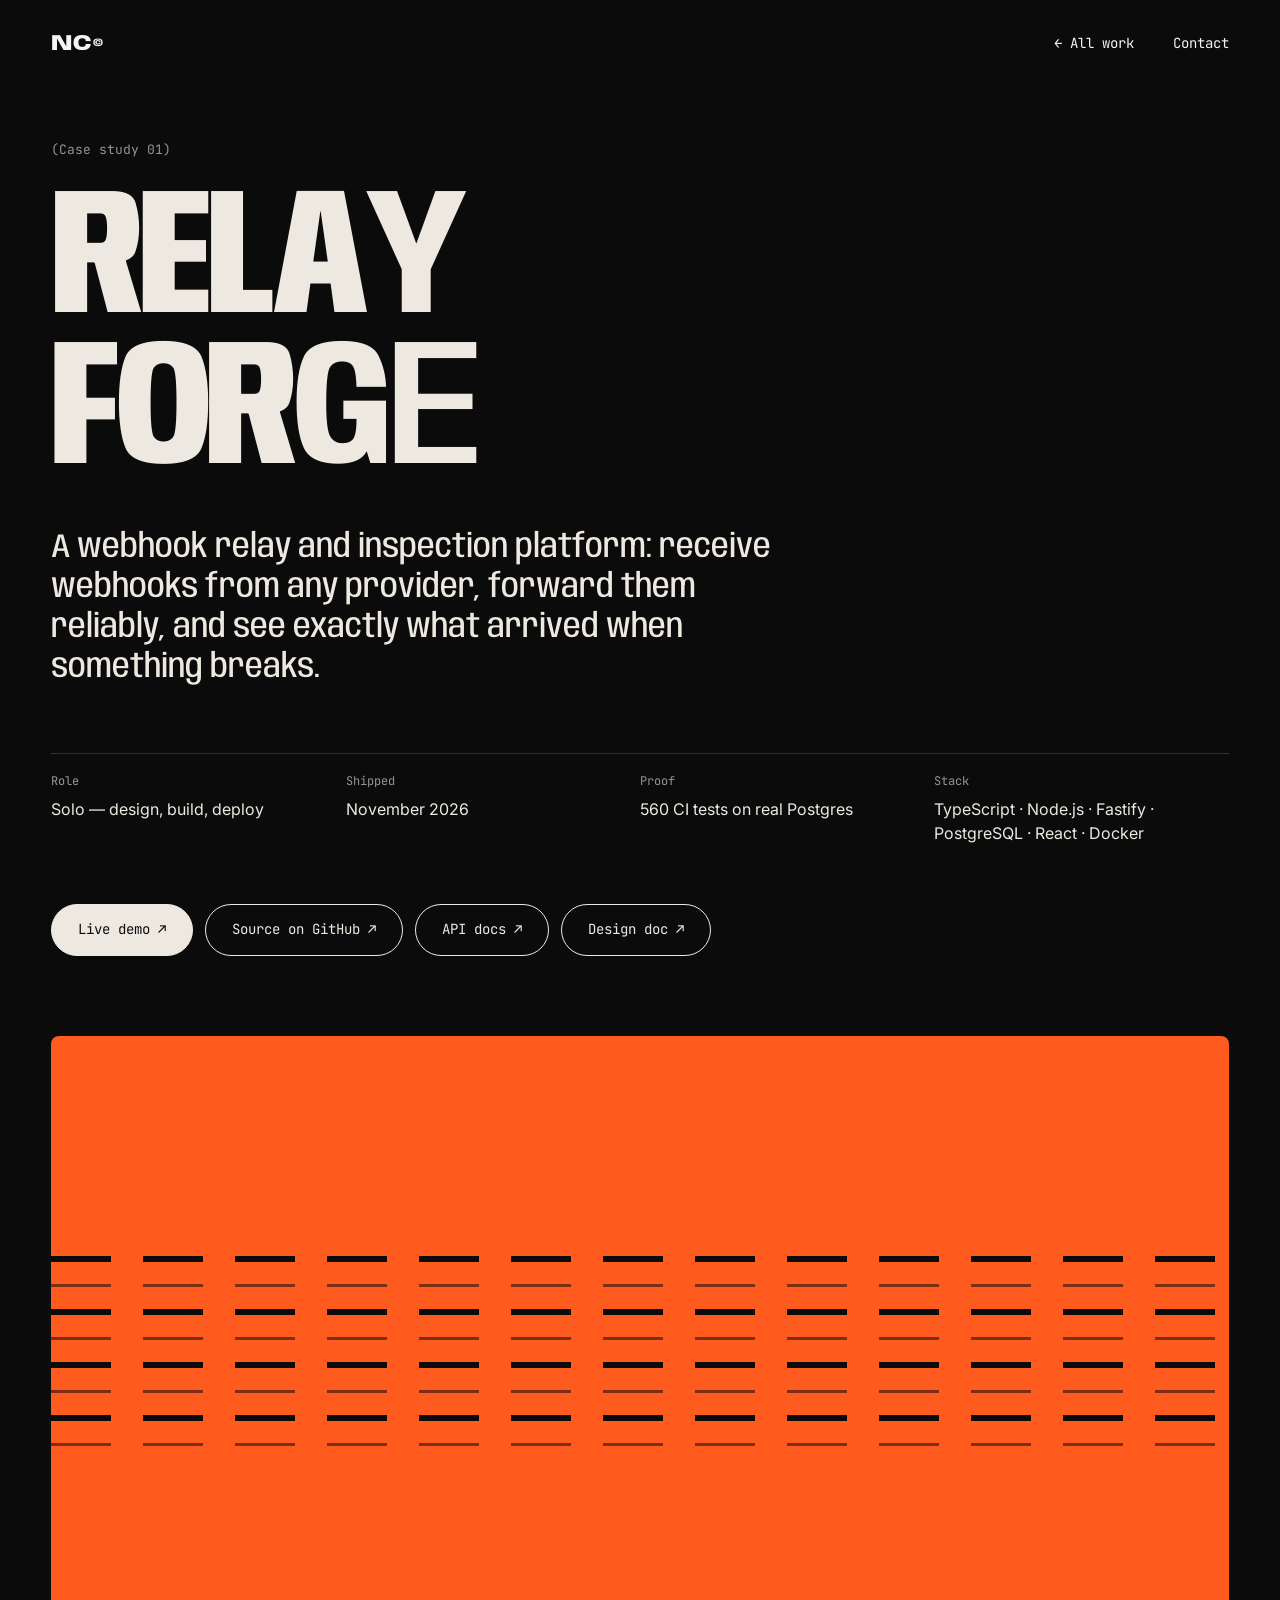
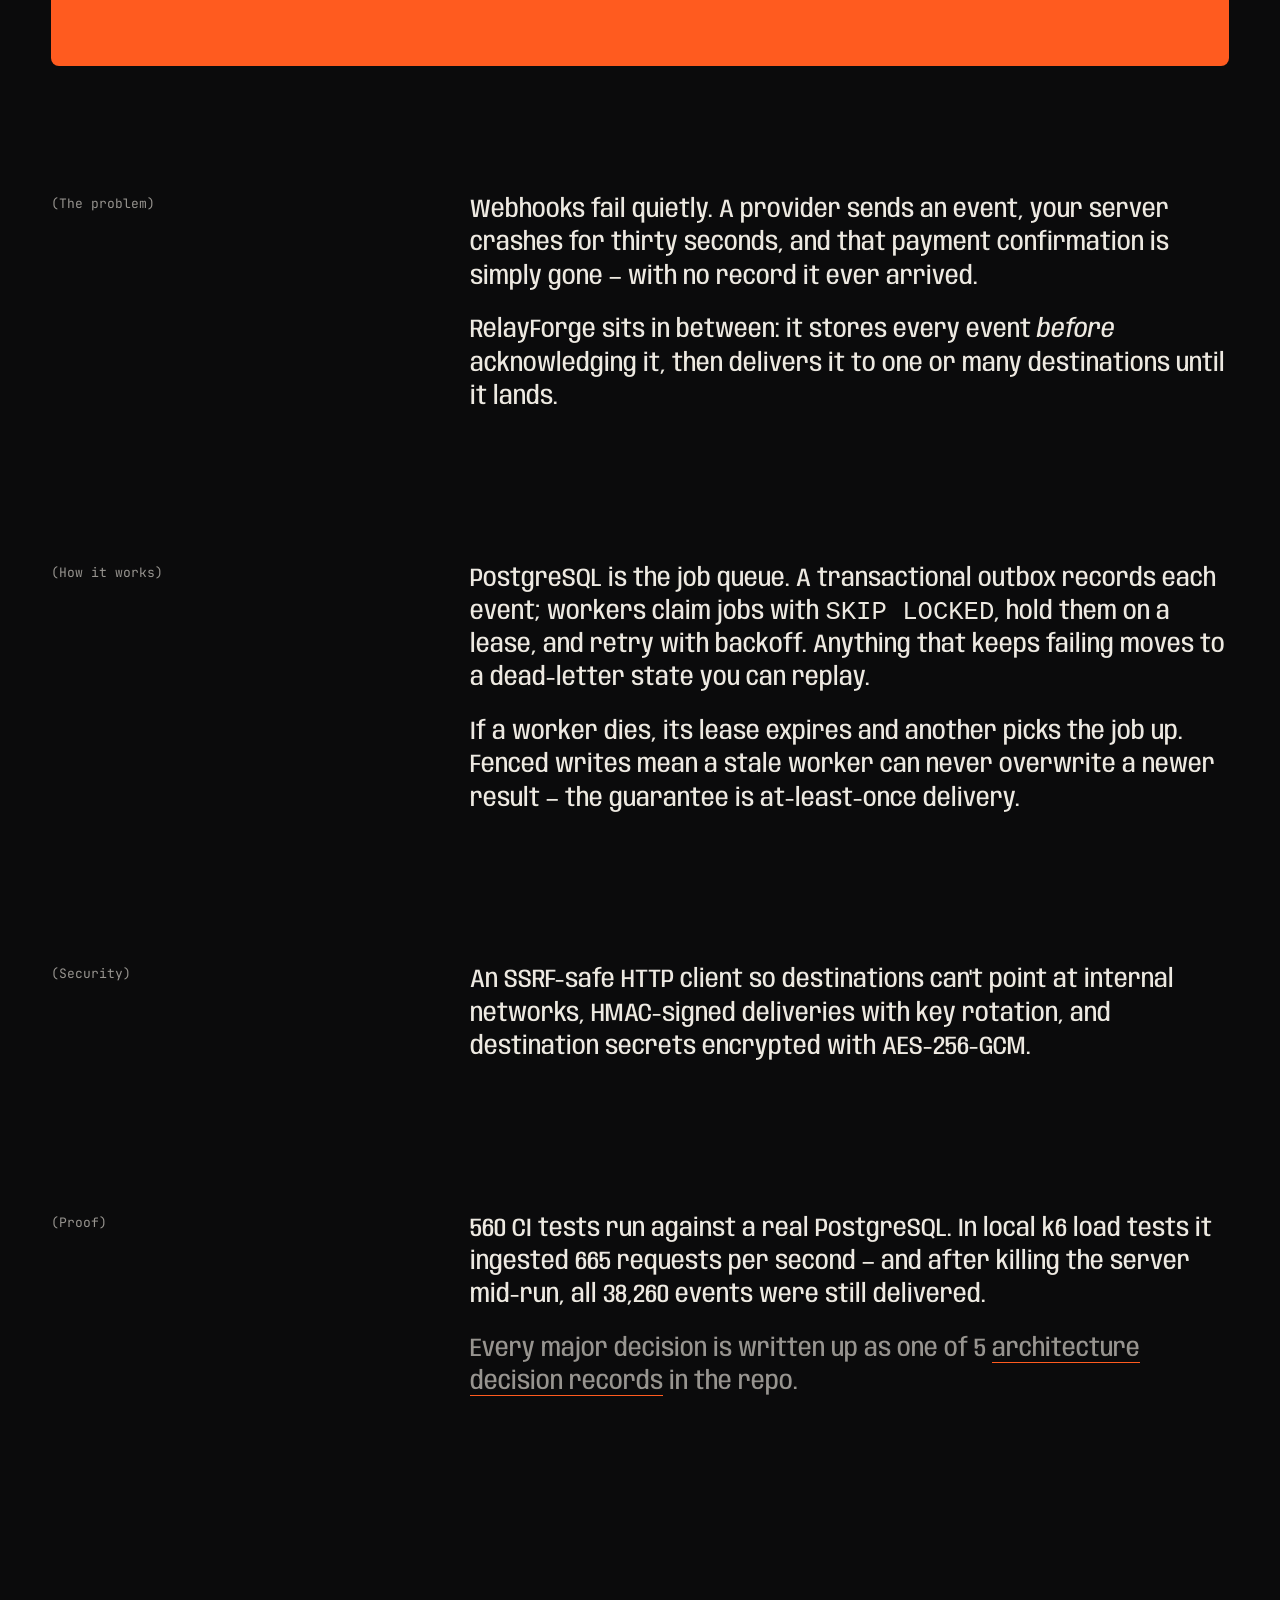
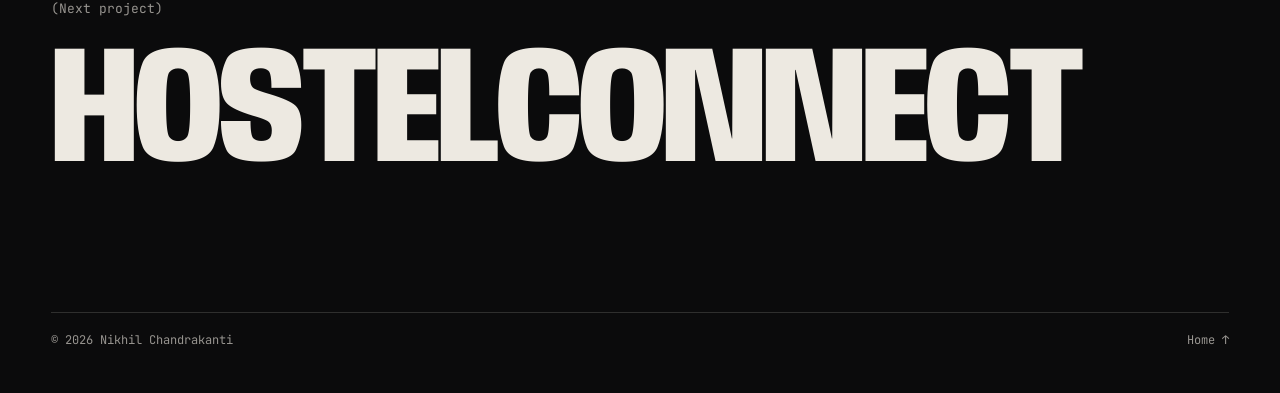
==== relayforge.html @ cb403612 "Portfolio v3: creative editorial site" ====
<!DOCTYPE html>
<html lang="en">
<head>
<meta charset="utf-8">
<meta name="viewport" content="width=device-width, initial-scale=1">
<title>RelayForge — Nikhil Chandrakanti</title>
<meta name="description" content="RelayForge: a webhook relay and inspection platform, deployed for ₹0/month.">
<link rel="icon" href="assets/favicon.svg" type="image/svg+xml">
<link rel="apple-touch-icon" href="assets/apple-touch-icon.png">
<meta name="theme-color" content="#0B0B0C">
<link rel="canonical" href="https://nick10-05.github.io/relayforge.html">
<meta property="og:type" content="website">
<meta property="og:site_name" content="Nikhil Chandrakanti">
<meta property="og:title" content="RelayForge — a durable webhook relay · Nikhil Chandrakanti">
<meta property="og:description" content="A webhook relay that loses nothing, even when the server crashes. Postgres-backed queue, retries, dead-letter, replay. 560 CI tests.">
<meta property="og:url" content="https://nick10-05.github.io/relayforge.html">
<meta property="og:image" content="https://nick10-05.github.io/assets/og-image.png">
<meta property="og:image:width" content="1200">
<meta property="og:image:height" content="630">
<meta name="twitter:card" content="summary_large_image">
<meta name="twitter:title" content="RelayForge — a durable webhook relay · Nikhil Chandrakanti">
<meta name="twitter:description" content="A webhook relay that loses nothing, even when the server crashes. Postgres-backed queue, retries, dead-letter, replay. 560 CI tests.">
<meta name="twitter:image" content="https://nick10-05.github.io/assets/og-image.png">
<script type="application/ld+json">{"@context":"https://schema.org","@type":"Person","name":"Nikhil Chandrakanti","jobTitle":"Software Engineer","url":"https://nick10-05.github.io/","address":{"@type":"PostalAddress","addressLocality":"Hyderabad","addressCountry":"IN"},"alumniOf":"MVSR Engineering College","sameAs":["https://github.com/nick10-05","https://www.linkedin.com/in/nnikhilc97","https://leetcode.com/u/nikku-2004"]}</script>
<link rel="preconnect" href="https://fonts.googleapis.com">
<link rel="preconnect" href="https://fonts.gstatic.com" crossorigin>
<link href="https://fonts.googleapis.com/css2?family=Anybody:wdth,wght@50..150,100..900&family=Inter:wght@400;500&family=JetBrains+Mono:wght@400;500&display=swap" rel="stylesheet">
<link rel="stylesheet" href="css/style.css">
</head>
<body>
<div class="cursor" id="cursor" aria-hidden="true"><span id="cursorLabel"></span></div>

<header class="nav">
  <a href="index.html" class="nav-logo" aria-label="Home">NC<sup>©</sup></a>
  <nav aria-label="Primary" class="nav-links">
    <a href="index.html#work" data-scramble>← All work</a>
    <a href="index.html#contact" data-scramble>Contact</a>
  </nav>
</header>

<main>
  <section class="cs" data-tone="dark">
    <p class="label">(Case study 01)</p>
    <h1 class="cs-title"><span data-kinetic>Relay</span><br><span data-kinetic>Forge</span></h1>
    <p class="cs-lede">A webhook relay and inspection platform: receive webhooks from any provider, forward them reliably, and see exactly what arrived when something breaks.</p>
    <dl class="cs-facts">
      <div><dt>Role</dt><dd>Solo — design, build, deploy</dd></div>
      <div><dt>Shipped</dt><dd>November 2026</dd></div>
      <div><dt>Proof</dt><dd>560 CI tests on real Postgres</dd></div>
      <div><dt>Stack</dt><dd>TypeScript · Node.js · Fastify · PostgreSQL · React · Docker</dd></div>
    </dl>
    <div class="cs-btns">
      <a data-href="relayforgeDemo" href="#" class="pillbtn solid">Live demo ↗</a>
      <a data-href="relayforgeRepo" href="#" class="pillbtn">Source on GitHub ↗</a>
      <a data-href="relayforgeDocs" href="#" class="pillbtn">API docs ↗</a>
      <a data-href="relayforgeDesign" href="#" class="pillbtn">Design doc ↗</a>
    </div>
  </section>

  <div class="cs-cover cover-rf" data-tone="dark" aria-hidden="true"><span></span><span></span><span></span><span></span><span></span><span></span><span></span><span></span></div>

  <section class="cs-sec" data-tone="dark">
    <h2>(The problem)</h2>
    <div class="body">
      <p>Webhooks fail quietly. A provider sends an event, your server crashes for thirty seconds, and that payment confirmation is simply gone — with no record it ever arrived.</p>
      <p>RelayForge sits in between: it stores every event <em>before</em> acknowledging it, then delivers it to one or many destinations until it lands.</p>
    </div>
  </section>

  <section class="cs-sec" data-tone="dark">
    <h2>(How it works)</h2>
    <div class="body">
      <p>PostgreSQL is the job queue. A transactional outbox records each event; workers claim jobs with <code>SKIP LOCKED</code>, hold them on a lease, and retry with backoff. Anything that keeps failing moves to a dead-letter state you can replay.</p>
      <p>If a worker dies, its lease expires and another picks the job up. Fenced writes mean a stale worker can never overwrite a newer result — the guarantee is at-least-once delivery.</p>
    </div>
  </section>

  <section class="cs-sec" data-tone="dark">
    <h2>(Security)</h2>
    <div class="body">
      <p>An SSRF-safe HTTP client so destinations can't point at internal networks, HMAC-signed deliveries with key rotation, and destination secrets encrypted with AES-256-GCM.</p>
    </div>
  </section>

  <section class="cs-sec" data-tone="dark">
    <h2>(Proof)</h2>
    <div class="body">
      <p>560 CI tests run against a real PostgreSQL. In local k6 load tests it ingested 665 requests per second — and after killing the server mid-run, all 38,260 events were still delivered.</p>
      <p style="color:var(--sub)">Every major decision is written up as one of 5 <a data-href="relayforgeAdrs" href="#" style="border-bottom:1px solid var(--acc)">architecture decision records</a> in the repo.</p>
    </div>
  </section>
</main>

<footer class="contact" data-tone="dark">
  <a href="index.html#work" data-cursor="Next" style="display:block">
    <p class="label">(Next project)</p>
    <h2 class="contact-big" style="font-size:clamp(56px,13vw,220px)"><span data-kinetic>Hostel</span><span data-kinetic>Connect</span></h2>
  </a>
  <div class="foot"><span>© 2026 Nikhil Chandrakanti</span><a href="index.html" data-scramble>Home ↑</a></div>
</footer>

<script src="js/main.js"></script>
</body>
</html>
---- css/style.css ----
/*
  VOICE   confident, playful, editorial — a studio-grade personal site
  IDEA    a living poster: type that reacts to you, a liquid form that breathes
  PICTURE raymarched iridescent blob (raw WebGL) behind giant kinetic type
  COLOUR  ink #0B0B0C ⇄ bone #EDE9E1, one hot accent #FF5B1F; the page flips tone as you scroll
  TYPE    Anybody (variable width + weight) · Inter · JetBrains Mono labels
*/
:root{
  --ink:#0B0B0C; --bone:#EDE9E1; --acc:#FF5B1F; --grey:#8A877F;
  --bg:var(--ink); --fg:var(--bone); --sub:rgba(237,233,225,.62); --rule:rgba(237,233,225,.16);
  --display:'Anybody',system-ui,sans-serif; --mono:'JetBrains Mono',ui-monospace,monospace;
  --pad:clamp(20px,4vw,56px);
  color-scheme:dark;
}
body.light{--bg:var(--bone); --fg:var(--ink); --sub:rgba(11,11,12,.6); --rule:rgba(11,11,12,.16); color-scheme:light}
*{box-sizing:border-box;min-width:0}
html{scroll-behavior:smooth}
body{margin:0;background:var(--bg);color:var(--fg);font:16px/1.55 Inter,system-ui,sans-serif;overflow-x:clip;-webkit-font-smoothing:antialiased;transition:background-color .7s cubic-bezier(.6,0,.2,1),color .7s cubic-bezier(.6,0,.2,1)}
body.loading{overflow:hidden}
a{color:inherit;text-decoration:none}
:focus-visible{outline:2px solid var(--acc);outline-offset:4px}
::selection{background:var(--acc);color:var(--ink)}
.label{margin:0 0 28px;font-family:var(--mono);font-size:13px;color:var(--sub)}
.wrap{max-width:1400px;margin:0 auto}

/* ---------- loader ---------- */
.loader{position:fixed;inset:0;z-index:200;background:var(--ink);color:var(--bone);display:flex;flex-direction:column;justify-content:space-between;padding:var(--pad);clip-path:inset(0 0 0 0);transition:clip-path 1s cubic-bezier(.8,0,.2,1)}
.loader.done{clip-path:inset(0 0 100% 0)}
.loader-name{display:flex;gap:.4em;font-family:var(--mono);font-size:14px;overflow:hidden}
.loader-name span{display:inline-block;transform:translateY(110%);animation:up .8s cubic-bezier(.2,.8,.2,1) forwards}
.loader-name span+span{animation-delay:.1s}
.loader-count{align-self:flex-end;font-family:var(--display);font-variation-settings:"wdth" 60,"wght" 800;font-size:clamp(96px,22vw,320px);line-height:.8;font-variant-numeric:tabular-nums}
@keyframes up{to{transform:none}}

/* ---------- cursor ---------- */
.cursor{position:fixed;left:0;top:0;z-index:150;width:12px;height:12px;margin:-6px 0 0 -6px;border-radius:50%;background:#fff;mix-blend-mode:difference;pointer-events:none;display:flex;align-items:center;justify-content:center;transition:width .35s cubic-bezier(.2,.8,.2,1),height .35s cubic-bezier(.2,.8,.2,1),margin .35s cubic-bezier(.2,.8,.2,1),background .3s;opacity:0}
.cursor.on{opacity:1}
.cursor.hover{width:44px;height:44px;margin:-22px 0 0 -22px}
.cursor.big{width:104px;height:104px;margin:-52px 0 0 -52px;background:var(--acc);mix-blend-mode:normal}
.cursor span{font-family:var(--mono);font-size:13px;color:var(--ink);opacity:0;transition:opacity .2s}
.cursor.big span{opacity:1}
@media (pointer:fine){.has-cursor, .has-cursor a, .has-cursor button{cursor:none}}

/* ---------- nav ---------- */
.nav{position:fixed;top:0;left:0;right:0;z-index:100;display:flex;justify-content:space-between;align-items:center;padding:22px var(--pad);mix-blend-mode:difference;color:#fff}
.nav-logo{font-family:var(--display);font-variation-settings:"wdth" 120,"wght" 800;font-size:22px;letter-spacing:-.02em;min-height:44px;display:inline-flex;align-items:center}
.nav-logo sup{font-size:11px;margin-left:2px}
.nav-links{display:flex;gap:clamp(14px,3vw,40px);font-family:var(--mono);font-size:14px}
.nav-links a{min-height:44px;display:inline-flex;align-items:center}

/* ---------- hero ---------- */
.hero{position:relative;min-height:100svh;display:flex;flex-direction:column;justify-content:space-between;padding:96px var(--pad) 32px;overflow:hidden}
#blob{position:absolute;inset:0;width:100%;height:100%;pointer-events:none}
.hero-meta{position:relative;display:flex;justify-content:space-between;gap:16px;font-family:var(--mono);font-size:13px;color:var(--sub);border-top:1px solid var(--rule);padding-top:14px}
.kinetic{position:relative;margin:0;display:flex;flex-direction:column;align-items:center;font-family:var(--display);font-weight:800;font-size:clamp(56px,15.5vw,270px);line-height:.84;letter-spacing:-.02em;text-transform:uppercase;color:#EDE9E1;mix-blend-mode:difference;user-select:none}
.kline{display:block;white-space:nowrap;overflow:hidden;padding:0 .02em}
.ch{display:inline-block;font-variation-settings:"wdth" 75,"wght" 800;transition:font-variation-settings .5s cubic-bezier(.2,.8,.2,1)}
.kinetic .ch{transform:translateY(105%)}
.ready .kinetic .ch{animation:up 1s cubic-bezier(.2,.8,.2,1) forwards;animation-delay:var(--d)}
.hero-foot{position:relative;display:grid;grid-template-columns:repeat(3,minmax(0,1fr));gap:24px;align-items:end}
.hero-intro{margin:0;max-width:340px;font-size:17px;color:var(--fg)}
.status{margin:0;justify-self:center;display:flex;align-items:center;gap:10px;font-family:var(--mono);font-size:13px;color:var(--sub)}
.status .dot{width:8px;height:8px;border-radius:50%;background:#3DD68C;box-shadow:0 0 0 0 rgba(61,214,140,.6);animation:ping 2s infinite}
@keyframes ping{to{box-shadow:0 0 0 12px rgba(61,214,140,0)}}
.scroll-cue{justify-self:end;font-family:var(--mono);font-size:13px;min-height:44px;display:inline-flex;align-items:center;gap:8px}
.scroll-cue span{display:inline-block;animation:bob 1.6s ease-in-out infinite}
@keyframes bob{50%{transform:translateY(5px)}}

/* ---------- about ---------- */
.about{padding:clamp(120px,18vw,240px) var(--pad);max-width:1400px;margin:0 auto}
.manifesto{margin:0;font-family:var(--display);font-variation-settings:"wdth" 90,"wght" 500;font-size:clamp(30px,4.6vw,72px);line-height:1.08;letter-spacing:-.02em;text-wrap:balance}
.manifesto .w{color:var(--fg);opacity:.16;transition:opacity .35s}
.manifesto .w.on{opacity:1}
.manifesto .w.hl{color:var(--acc)}

/* ---------- marquee ---------- */
.marquee{overflow:hidden;padding:8px 0 40px;border-bottom:1px solid var(--rule)}
.marquee-track{display:flex;width:max-content;will-change:transform;font-family:var(--display);font-size:clamp(64px,10vw,160px);line-height:1;text-transform:uppercase;white-space:nowrap}
.marquee-track span{padding-right:.35em;font-variation-settings:"wdth" 110,"wght" 800}
.marquee-track span.o{color:transparent;-webkit-text-stroke:1.5px var(--fg);font-variation-settings:"wdth" 60,"wght" 300}
.marquee-track span.a{color:var(--acc)}

/* ---------- work (pinned horizontal) ---------- */
.work{position:relative}
.work-sticky{position:sticky;top:0;height:100svh;overflow:hidden;display:flex;flex-direction:column;justify-content:center;gap:28px;padding:76px 0 28px}
.work-head{display:flex;justify-content:space-between;align-items:baseline;padding:0 var(--pad)}
.h-sec{margin:0;font-family:var(--display);font-variation-settings:"wdth" 100,"wght" 700;font-size:clamp(28px,3vw,44px);letter-spacing:-.02em}
.h-sec sup{font-family:var(--mono);font-size:13px;font-weight:400;color:var(--sub);vertical-align:top}
.work-progress{margin:0;font-family:var(--mono);font-size:13px;color:var(--sub)}
.work-track{display:flex;gap:clamp(20px,3vw,48px);padding:0 var(--pad);will-change:transform}
.panel{flex:0 0 min(72vw,880px)}
.panel-link{display:flex;flex-direction:column;gap:22px}
.cover{position:relative;height:min(44vh,470px);border-radius:6px;overflow:hidden;transition:transform .9s cubic-bezier(.2,.8,.2,1),border-radius .6s}
.panel:hover .cover{transform:scale(.97);border-radius:28px}
.panel-info{display:grid;grid-template-columns:60px minmax(0,1fr) auto;gap:20px;align-items:start;border-top:1px solid var(--rule);padding-top:18px}
.pnum{margin:0;font-family:var(--mono);font-size:13px;color:var(--sub)}
.panel-info h3{margin:0;font-family:var(--display);font-variation-settings:"wdth" 100,"wght" 750;font-size:clamp(26px,2.6vw,40px);letter-spacing:-.02em;line-height:1;transition:font-variation-settings .5s}
.panel:hover .panel-info h3{font-variation-settings:"wdth" 130,"wght" 400}
.panel-info p{margin:8px 0 0;color:var(--sub);max-width:520px}
.plinks{margin:14px 0 0 80px;display:flex;flex-wrap:wrap;gap:6px 24px;font-family:var(--mono);font-size:13px}
.plinks a{min-height:36px;display:inline-flex;align-items:center;border-bottom:1px solid var(--rule)}
.plinks a:hover{border-color:var(--acc);color:var(--acc)}
.plinks a[aria-disabled]{display:none}
.panel-info .ptags{margin:0;font-family:var(--mono);font-size:12px;white-space:nowrap;text-align:right;line-height:1.7}
/* generative covers */
.cover-rf{background:var(--acc);display:flex;flex-direction:column;justify-content:center;gap:22px;padding:0 0}
.cover-rf span{display:block;height:6px;background:repeating-linear-gradient(90deg,var(--ink) 0 60px,transparent 60px 92px);background-size:184px 6px;animation:stream 3s linear infinite}
.cover-rf span:nth-child(2n){animation-duration:4.6s;animation-direction:reverse;opacity:.55;height:3px}
.cover-rf span:nth-child(3n){animation-duration:2.2s}
@keyframes stream{to{background-position:184px 0}}
.cover-hc{background:linear-gradient(90deg,#151515 22%,transparent 22%) 0 0/44px 44px,linear-gradient(#151515 30%,transparent 30%) 0 0/44px 44px,linear-gradient(180deg,#F6C453,#E8833A);}
.cover-hc::after{content:"";position:absolute;inset:0;background:linear-gradient(90deg,#151515 22%,transparent 22%) 0 0/44px 44px,linear-gradient(#151515 30%,transparent 30%) 0 0/44px 44px,repeating-linear-gradient(90deg,rgba(21,21,21,.95) 0 88px,transparent 88px 132px,rgba(21,21,21,.95) 132px 220px,transparent 220px 264px);background-blend-mode:normal;animation:flicker 5s steps(1) infinite}
@keyframes flicker{30%{opacity:.6}60%{opacity:.85}80%{opacity:.5}}
.cover-dr{background:repeating-radial-gradient(circle at 50% 50%,transparent 0 46px,rgba(11,11,12,.22) 46px 47px),#D9F99D}
.cover-dr i{position:absolute;left:50%;top:50%;width:140%;aspect-ratio:1;translate:-50% -50%;border-radius:50%;background:conic-gradient(from 0deg,rgba(11,11,12,.55),transparent 60deg);animation:spin 5s linear infinite}
@keyframes spin{to{transform:rotate(360deg)}}
.cover-ri{background:radial-gradient(circle,rgba(237,233,225,.9) 2px,transparent 2.5px) 0 0/34px 34px,linear-gradient(135deg,#4C1D95,#1E1B4B 70%)}
.cover-ri::after{content:"";position:absolute;inset:0;background:radial-gradient(circle at var(--x,30%) var(--y,40%),rgba(255,91,31,.75),transparent 28%);animation:wander 9s ease-in-out infinite alternate}
@keyframes wander{0%{--x:20%;--y:30%}50%{--x:70%;--y:60%}100%{--x:40%;--y:80%}}
@property --x{syntax:'<percentage>';inherits:false;initial-value:30%}
@property --y{syntax:'<percentage>';inherits:false;initial-value:40%}
.cover-cc{background:#0F766E;display:flex;align-items:center;justify-content:center}
.cover-cc b{width:clamp(110px,14vw,190px);aspect-ratio:1;border-radius:50%;display:flex;align-items:center;justify-content:center;font-family:var(--display);font-variation-settings:"wdth" 120,"wght" 800;font-size:clamp(40px,5vw,72px);color:var(--ink);background:var(--bone);border:6px solid #0F766E;transition:transform .6s cubic-bezier(.2,.8,.2,1)}
.cover-cc b+b{margin-left:-36px}
.cover-cc b:nth-child(2){background:var(--acc)}
.cover-cc b:nth-child(3){background:#FDE68A}
.panel:hover .cover-cc b:nth-child(1){transform:translateX(-18px) rotate(-8deg)}
.panel:hover .cover-cc b:nth-child(3){transform:translateX(18px) rotate(8deg)}

/* ---------- light sections ---------- */
.skills,.recog{padding:clamp(100px,14vw,200px) var(--pad) 40px}
.recog{padding-top:40px;padding-bottom:clamp(100px,14vw,200px)}
.h-big{margin:0 0 48px;font-family:var(--display);font-variation-settings:"wdth" 70,"wght" 850;font-size:clamp(64px,12vw,200px);line-height:.85;letter-spacing:-.03em;text-transform:uppercase}
.rows{margin:0;padding:0;list-style:none;border-bottom:1px solid var(--rule)}
.rows li{border-top:1px solid var(--rule)}
.row{display:grid;grid-template-columns:80px minmax(0,1.2fr) minmax(0,1fr);gap:24px;align-items:baseline;padding:30px 0;transition:padding .5s cubic-bezier(.2,.8,.2,1),color .3s}
.rows-3 .row{grid-template-columns:140px minmax(0,1.4fr) minmax(0,1fr)}
.row .n{font-family:var(--mono);font-size:13px;color:var(--sub)}
.row h3{margin:0;font-family:var(--display);font-variation-settings:"wdth" 90,"wght" 650;font-size:clamp(26px,3.4vw,52px);line-height:1;letter-spacing:-.02em;transition:font-variation-settings .5s}
.row p{margin:0;color:var(--sub)}
.rows li:hover .row{padding-left:24px}
.rows li:hover h3{font-variation-settings:"wdth" 125,"wght" 380}

/* hover preview card */
.preview{position:fixed;left:0;top:0;z-index:90;width:280px;height:190px;margin:-95px 0 0 -140px;border-radius:14px;display:flex;align-items:center;justify-content:center;pointer-events:none;opacity:0;scale:.6;transition:opacity .3s,scale .4s cubic-bezier(.2,.8,.2,1);font-family:var(--display);font-variation-settings:"wdth" 70,"wght" 800;font-size:64px;color:var(--ink);letter-spacing:-.02em}
.preview.on{opacity:1;scale:1}

/* ---------- contact ---------- */
.contact{position:relative;padding:clamp(100px,14vw,200px) var(--pad) 28px;overflow:hidden}
.badge-spin{position:absolute;right:var(--pad);top:clamp(140px,18vw,260px);width:clamp(150px,17vw,250px);aspect-ratio:1;display:flex;align-items:center;justify-content:center}
.badge-spin svg{position:absolute;inset:0;width:100%;height:100%;animation:spin 16s linear infinite}
.badge-spin text{font-family:var(--mono);font-size:13.2px;letter-spacing:.18em;fill:var(--fg)}
.badge-spin span{width:42%;aspect-ratio:1;border-radius:50%;background:var(--acc);color:var(--ink);display:flex;align-items:center;justify-content:center;font-size:clamp(28px,3vw,44px)}
@media (max-width:700px){.badge-spin{display:none}}
.contact-big{margin:0;font-family:var(--display);font-weight:800;font-size:clamp(72px,17vw,320px);line-height:.82;letter-spacing:-.03em;text-transform:uppercase}
.contact-big>span{display:inline-block;white-space:nowrap}
.contact-big .ch{transform:none}
.contact-row{margin-top:clamp(40px,6vw,80px);display:flex;flex-wrap:wrap;justify-content:space-between;align-items:flex-end;gap:32px}
.mail{font-family:var(--display);font-variation-settings:"wdth" 100,"wght" 500;font-size:clamp(28px,4vw,60px);letter-spacing:-.02em;border-bottom:2px solid var(--acc);padding-bottom:6px;transition:color .3s}
.mail:hover{color:var(--acc)}
.socials{margin:0;padding:0;list-style:none;display:flex;flex-wrap:wrap;gap:8px 28px;font-family:var(--mono);font-size:14px}
.socials a{min-height:44px;display:inline-flex;align-items:center}
.socials a[aria-disabled]{opacity:.4}
.foot{margin-top:clamp(60px,10vw,140px);padding-top:18px;border-top:1px solid var(--rule);display:flex;flex-wrap:wrap;justify-content:space-between;gap:12px;font-family:var(--mono);font-size:12px;color:var(--sub)}
.foot a{min-height:32px}

/* reveal */
.rv{opacity:0;transform:translateY(40px);transition:opacity 1s cubic-bezier(.2,.8,.2,1),transform 1s cubic-bezier(.2,.8,.2,1)}
.rv.in{opacity:1;transform:none}

/* case study */
.cs{padding:140px var(--pad) 80px;max-width:1400px;margin:0 auto}
.cs-title{margin:0;font-family:var(--display);font-weight:800;font-size:clamp(64px,14vw,240px);line-height:.84;letter-spacing:-.03em;text-transform:uppercase}
.cs-lede{margin:40px 0 0;max-width:760px;font-family:var(--display);font-variation-settings:"wdth" 90,"wght" 450;font-size:clamp(22px,2.6vw,36px);line-height:1.2}
.cs-facts{margin:64px 0 0;display:grid;grid-template-columns:repeat(4,minmax(0,1fr));border-top:1px solid var(--rule)}
.cs-facts div{padding:18px 18px 18px 0}
.cs-facts dt{font-family:var(--mono);font-size:12px;color:var(--sub)}
.cs-facts dd{margin:6px 0 0}
.cs-cover{margin:0 var(--pad);height:min(70vh,720px);border-radius:8px;overflow:hidden;position:relative}
.cs-sec{max-width:1400px;margin:0 auto;padding:clamp(80px,10vw,140px) var(--pad) 0;display:grid;grid-template-columns:minmax(0,1fr) minmax(0,2fr);gap:40px}
.cs-sec h2{margin:0;font-family:var(--mono);font-size:13px;font-weight:400;color:var(--sub)}
.cs-sec .body{font-family:var(--display);font-variation-settings:"wdth" 90,"wght" 450;font-size:clamp(20px,2vw,30px);line-height:1.3}
.cs-sec .body p{margin:0 0 .8em}
.cs-btns{margin-top:40px;display:flex;flex-wrap:wrap;gap:12px}
.pillbtn{display:inline-flex;align-items:center;min-height:52px;padding:0 26px;border-radius:999px;border:1px solid var(--fg);font-family:var(--mono);font-size:14px;transition:background .3s,color .3s}
.pillbtn:hover,.pillbtn.solid{background:var(--fg);color:var(--bg)}
.pillbtn.solid:hover{background:var(--acc);border-color:var(--acc);color:var(--ink)}
.pillbtn[aria-disabled]{opacity:.45}

/* ---------- responsive ---------- */
@media (max-width:860px){
  .hide-s{display:none}
  .hero-foot{grid-template-columns:1fr;gap:16px}
  .status,.scroll-cue{justify-self:start}
  .work-sticky{position:static;height:auto;overflow:visible;padding:80px 0 40px}
  .work-track{flex-direction:column;transform:none!important}
  .panel{flex:none}
  .cover{height:56vw}
  .panel-info{grid-template-columns:40px minmax(0,1fr)}
  .panel-info .ptags{grid-column:2;text-align:left}
  .plinks{margin-left:60px}
  .work-progress{display:none}
  .row,.rows-3 .row{grid-template-columns:minmax(0,1fr);gap:8px}
  .cs-facts{grid-template-columns:repeat(2,minmax(0,1fr))}
  .cs-sec{grid-template-columns:1fr}
  .nav-links{gap:16px;font-size:13px}
}
@media (max-width:420px){.nav-links a:nth-child(3){display:none}}
@media (prefers-reduced-motion:reduce){
  *,*::before,*::after{animation:none!important;transition:none!important;scroll-behavior:auto!important}
  .ch{transform:none!important}
  .rv{opacity:1;transform:none}
  .loader{display:none}
}
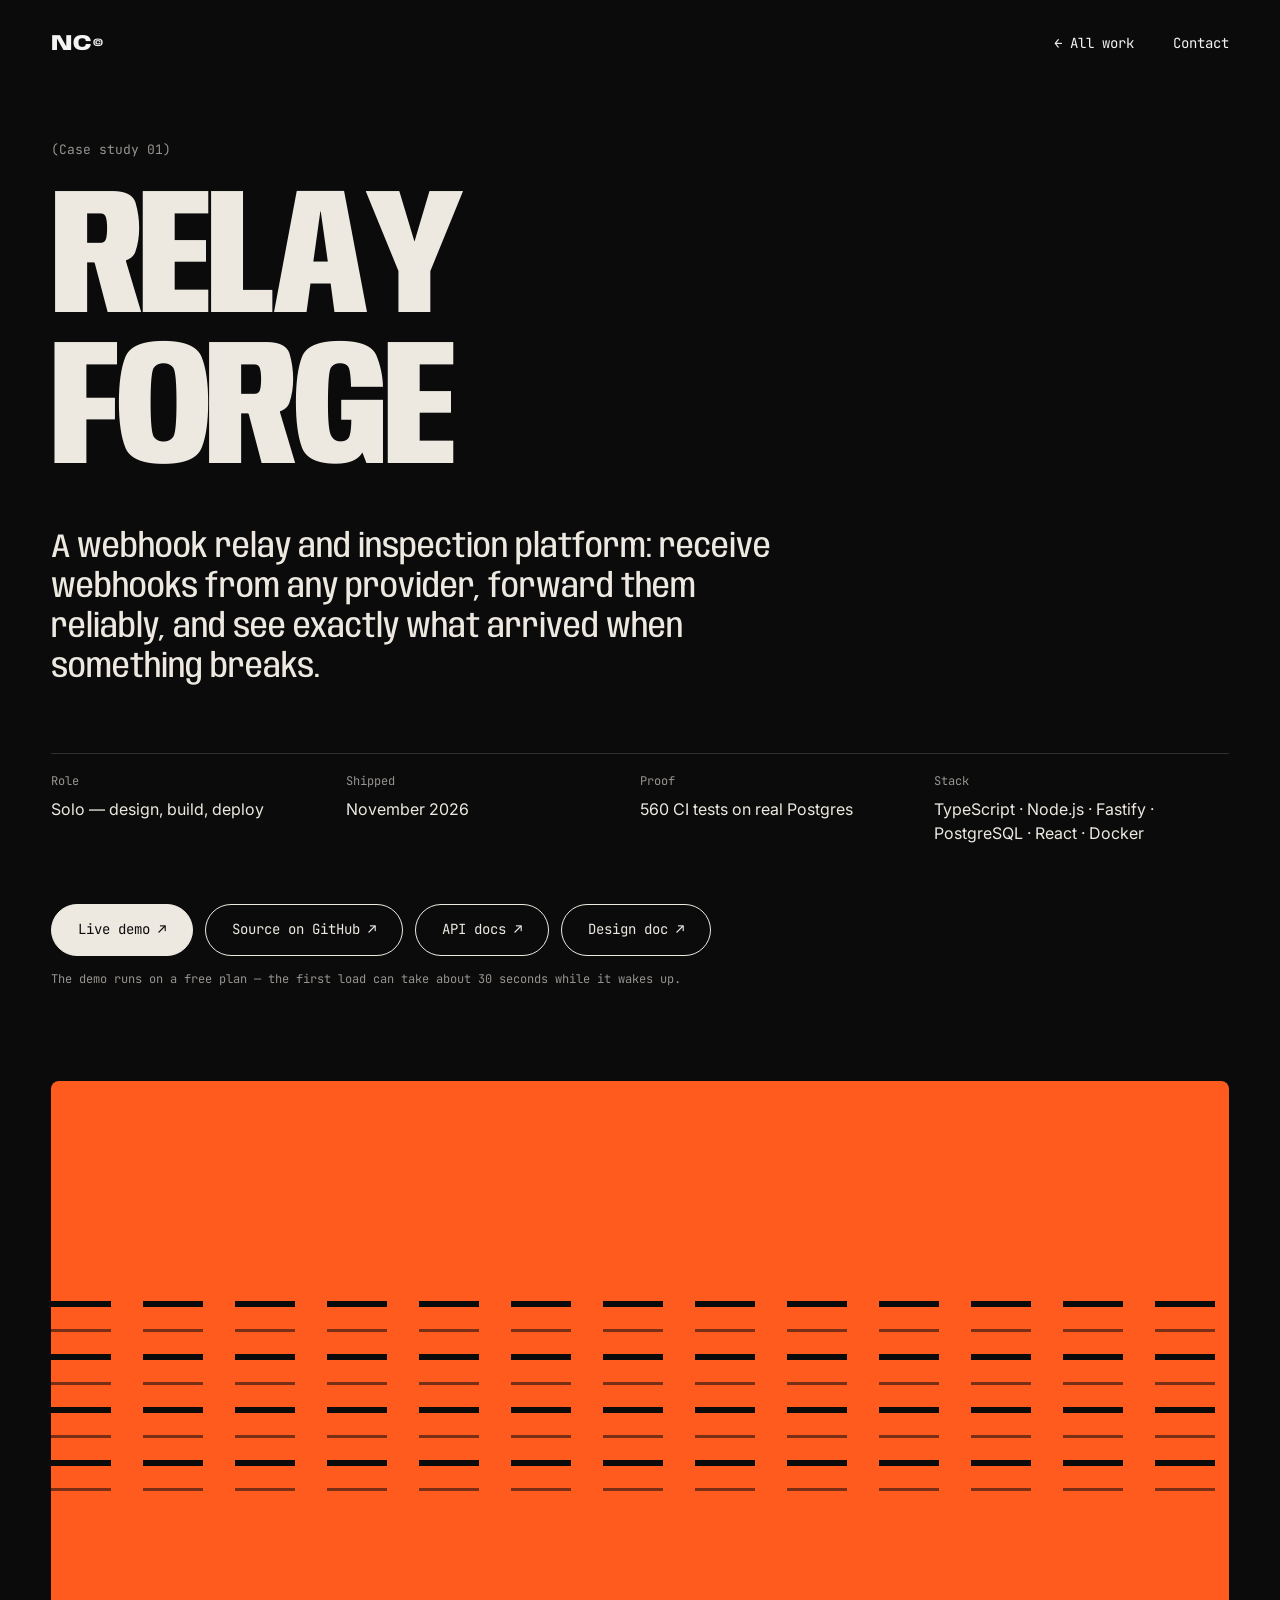
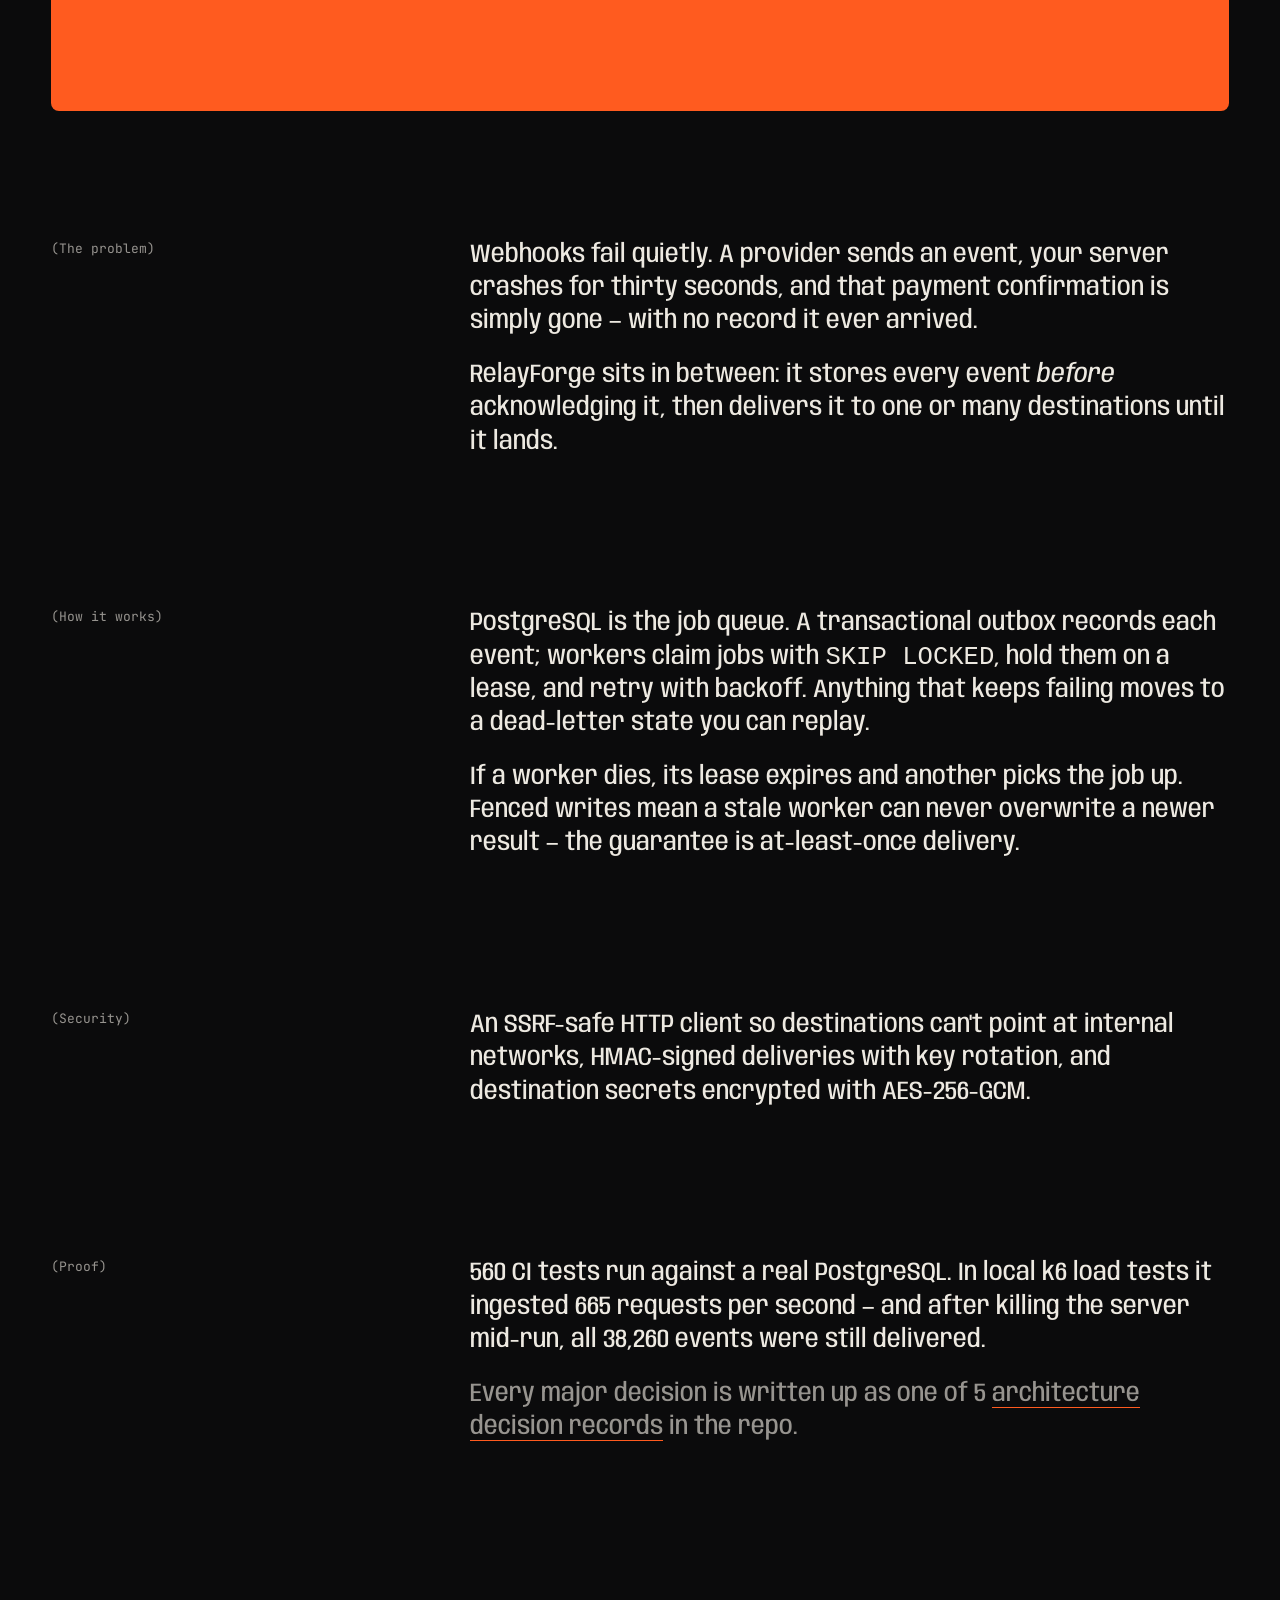
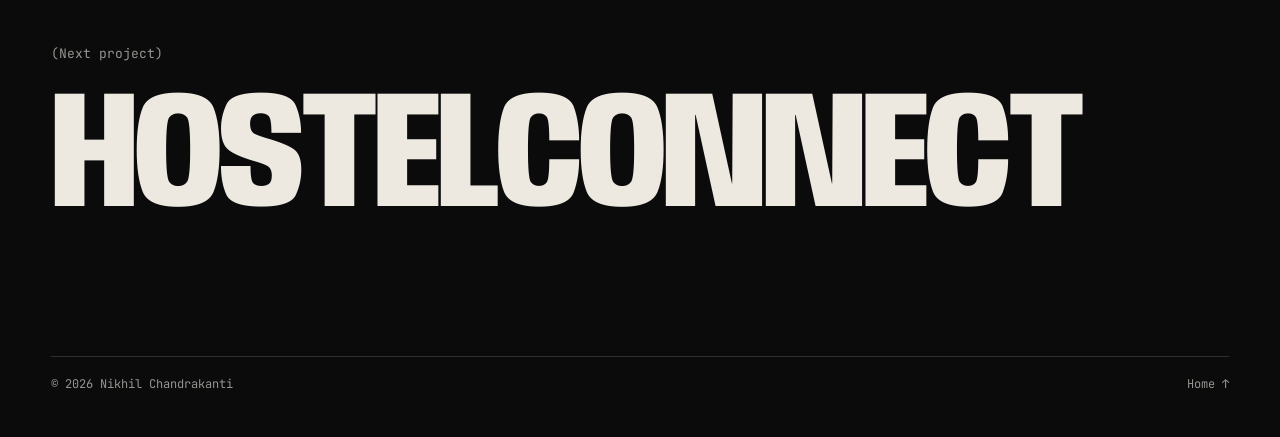
==== commit 5d4286c6: "Add wake-up notice for demos on free Render hosting" ====
--- a/relayforge.html
+++ b/relayforge.html
@@ -55,6 +55,7 @@
       <a data-href="relayforgeDocs" href="#" class="pillbtn">API docs ↗</a>
       <a data-href="relayforgeDesign" href="#" class="pillbtn">Design doc ↗</a>
     </div>
+    <p class="wake" style="margin-top:14px">The demo runs on a free plan — the first load can take about 30 seconds while it wakes up.</p>
   </section>
 
   <div class="cs-cover cover-rf" data-tone="dark" aria-hidden="true"><span></span><span></span><span></span><span></span><span></span><span></span><span></span><span></span></div>
--- a/css/style.css
+++ b/css/style.css
@@ -95,12 +95,13 @@
 .panel-info{display:grid;grid-template-columns:60px minmax(0,1fr) auto;gap:20px;align-items:start;border-top:1px solid var(--rule);padding-top:18px}
 .pnum{margin:0;font-family:var(--mono);font-size:13px;color:var(--sub)}
 .panel-info h3{margin:0;font-family:var(--display);font-variation-settings:"wdth" 100,"wght" 750;font-size:clamp(26px,2.6vw,40px);letter-spacing:-.02em;line-height:1;transition:font-variation-settings .5s}
-.panel:hover .panel-info h3{font-variation-settings:"wdth" 130,"wght" 400}
+.panel:hover .panel-info h3{font-variation-settings:"wdth" 115,"wght" 400}
 .panel-info p{margin:8px 0 0;color:var(--sub);max-width:520px}
 .plinks{margin:14px 0 0 80px;display:flex;flex-wrap:wrap;gap:6px 24px;font-family:var(--mono);font-size:13px}
 .plinks a{min-height:36px;display:inline-flex;align-items:center;border-bottom:1px solid var(--rule)}
 .plinks a:hover{border-color:var(--acc);color:var(--acc)}
 .plinks a[aria-disabled]{display:none}
+.wake{align-self:center;font-family:var(--mono);font-size:12px;color:var(--sub)}
 .panel-info .ptags{margin:0;font-family:var(--mono);font-size:12px;white-space:nowrap;text-align:right;line-height:1.7}
 /* generative covers */
 .cover-rf{background:var(--acc);display:flex;flex-direction:column;justify-content:center;gap:22px;padding:0 0}
